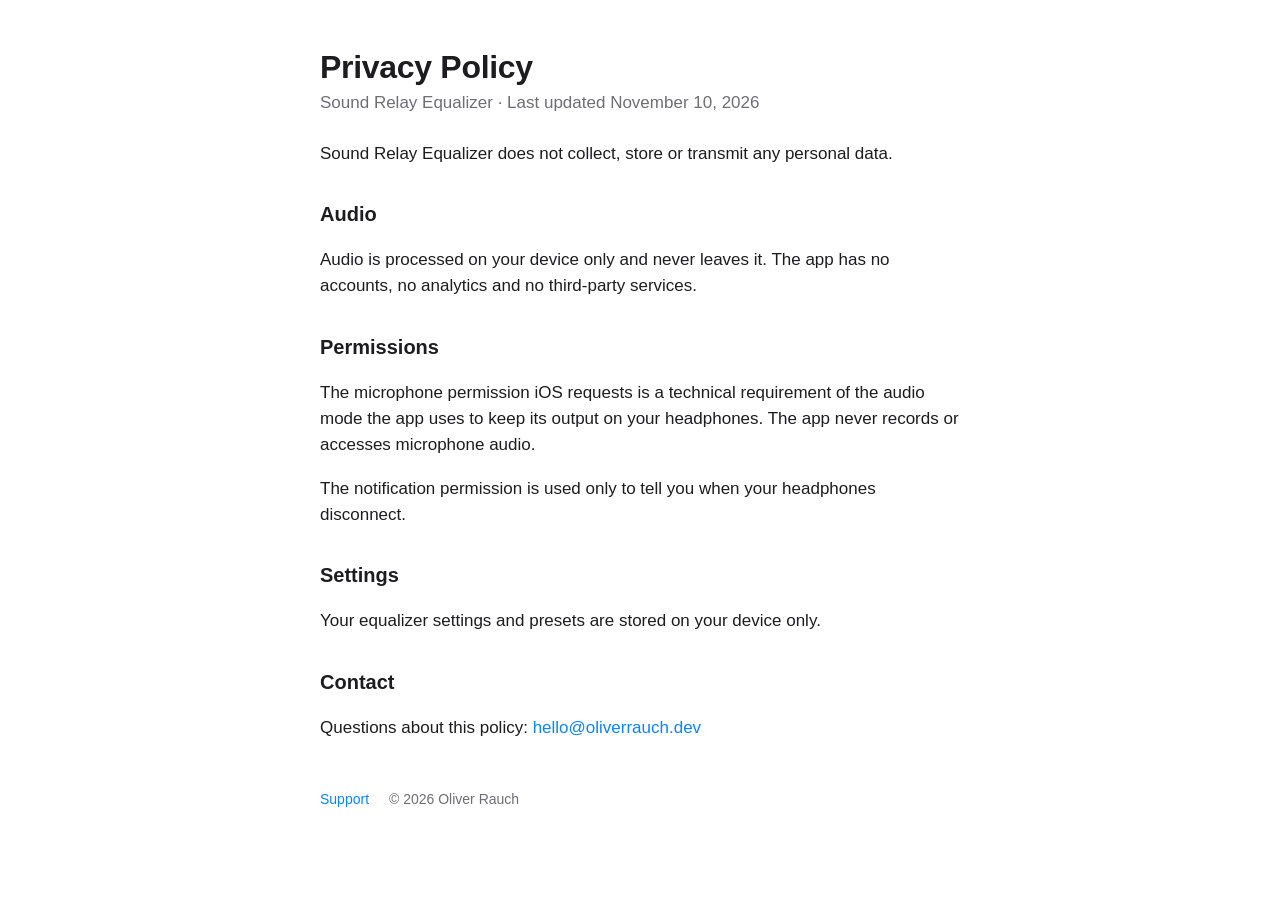
==== privacy.html @ 8310000e "Support and privacy policy pages for Sound Relay Equalizer" ====
<!doctype html>
<html lang="en">
<head>
<meta charset="utf-8">
<meta name="viewport" content="width=device-width, initial-scale=1">
<title>Sound Relay Equalizer – Privacy Policy</title>
<link rel="stylesheet" href="style.css">
</head>
<body>
<main>
  <h1>Privacy Policy</h1>
  <p class="muted">Sound Relay Equalizer · Last updated November 10, 2026</p>

  <p>Sound Relay Equalizer does not collect, store or transmit any personal data.</p>

  <h2>Audio</h2>
  <p>Audio is processed on your device only and never leaves it. The app has no accounts, no analytics and no third-party services.</p>

  <h2>Permissions</h2>
  <p>The microphone permission iOS requests is a technical requirement of the audio mode the app uses to keep its output on your headphones. The app never records or accesses microphone audio.</p>
  <p>The notification permission is used only to tell you when your headphones disconnect.</p>

  <h2>Settings</h2>
  <p>Your equalizer settings and presets are stored on your device only.</p>

  <h2>Contact</h2>
  <p>Questions about this policy: <a href="mailto:hello@oliverrauch.dev">hello@oliverrauch.dev</a></p>

  <footer>
    <a href="index.html">Support</a>
    <span>© 2026 Oliver Rauch</span>
  </footer>
</main>
</body>
</html>
---- style.css ----
:root { color-scheme: light dark; --fg: #1d1d1f; --muted: #6e6e73; --bg: #fff; --card: #f5f5f7; --accent: #0a84ff; }
@media (prefers-color-scheme: dark) { :root { --fg: #f5f5f7; --muted: #a1a1a6; --bg: #000; --card: #1c1c1e; } }
* { box-sizing: border-box; }
body { margin: 0; padding: 0 16px; background: var(--bg); color: var(--fg); font: 17px/1.55 -apple-system, BlinkMacSystemFont, "SF Pro Text", "Helvetica Neue", Helvetica, Arial, sans-serif; }
main { max-width: 640px; margin: 0 auto; padding: 48px 0 64px; }
h1 { font-size: 32px; line-height: 1.2; margin: 0 0 4px; letter-spacing: -0.3px; }
h2 { font-size: 20px; margin: 32px 0 8px; }
.muted { color: var(--muted); margin: 0 0 24px; }
a { color: var(--accent); text-decoration: none; }
a:hover { text-decoration: underline; }
.card { background: var(--card); border-radius: 14px; padding: 16px 20px; margin: 16px 0; }
footer { margin-top: 48px; color: var(--muted); font-size: 14px; }
footer a { margin-right: 16px; }
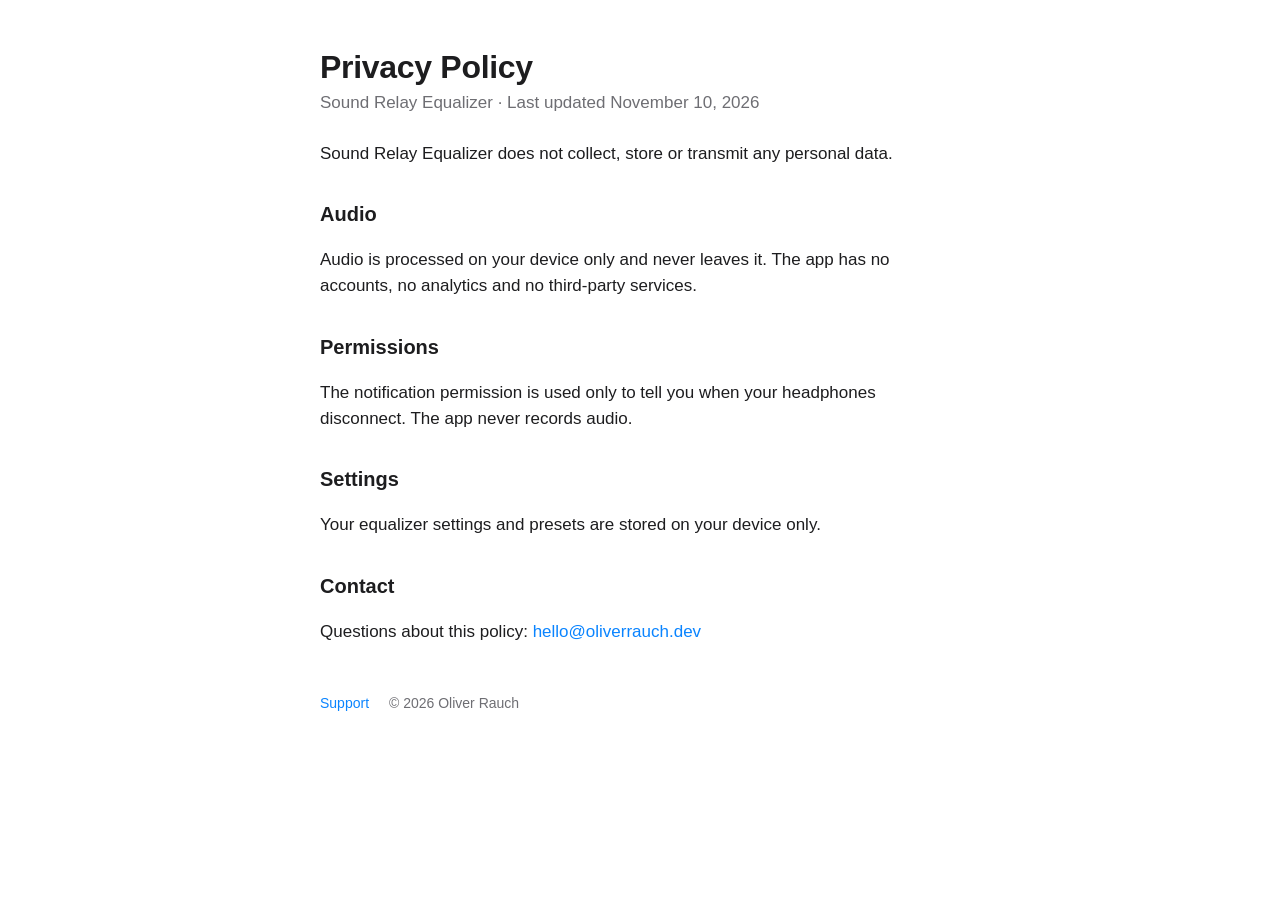
==== commit ca39dac8: "Drop the microphone mentions: the app never records, so no prompt appears" ====
--- a/privacy.html
+++ b/privacy.html
@@ -17,8 +17,7 @@
   <p>Audio is processed on your device only and never leaves it. The app has no accounts, no analytics and no third-party services.</p>
 
   <h2>Permissions</h2>
-  <p>The microphone permission iOS requests is a technical requirement of the audio mode the app uses to keep its output on your headphones. The app never records or accesses microphone audio.</p>
-  <p>The notification permission is used only to tell you when your headphones disconnect.</p>
+  <p>The notification permission is used only to tell you when your headphones disconnect. The app never records audio.</p>
 
   <h2>Settings</h2>
   <p>Your equalizer settings and presets are stored on your device only.</p>
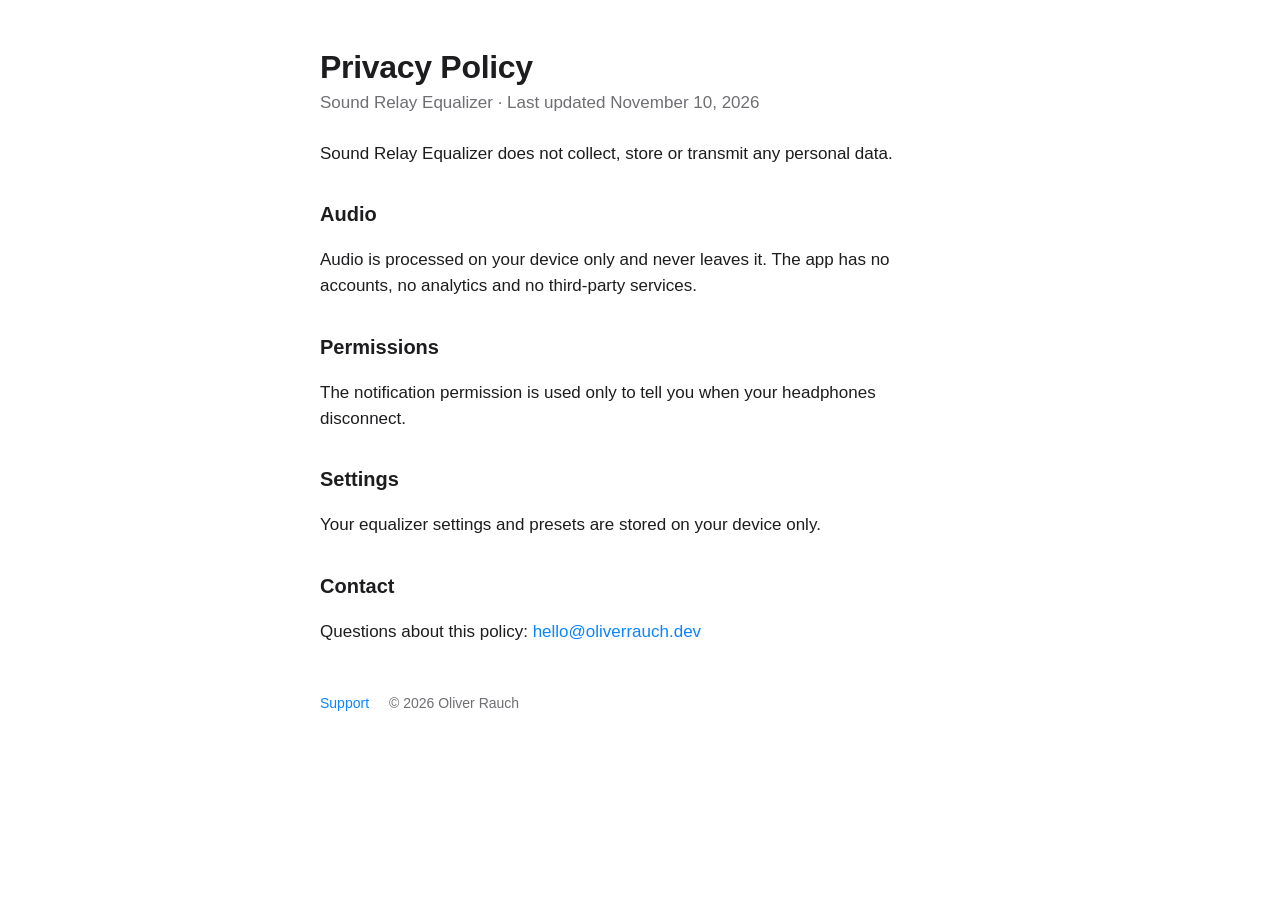
==== commit 22ef6805: "Permissions: notification only" ====
--- a/privacy.html
+++ b/privacy.html
@@ -17,7 +17,7 @@
   <p>Audio is processed on your device only and never leaves it. The app has no accounts, no analytics and no third-party services.</p>
 
   <h2>Permissions</h2>
-  <p>The notification permission is used only to tell you when your headphones disconnect. The app never records audio.</p>
+  <p>The notification permission is used only to tell you when your headphones disconnect.</p>
 
   <h2>Settings</h2>
   <p>Your equalizer settings and presets are stored on your device only.</p>
